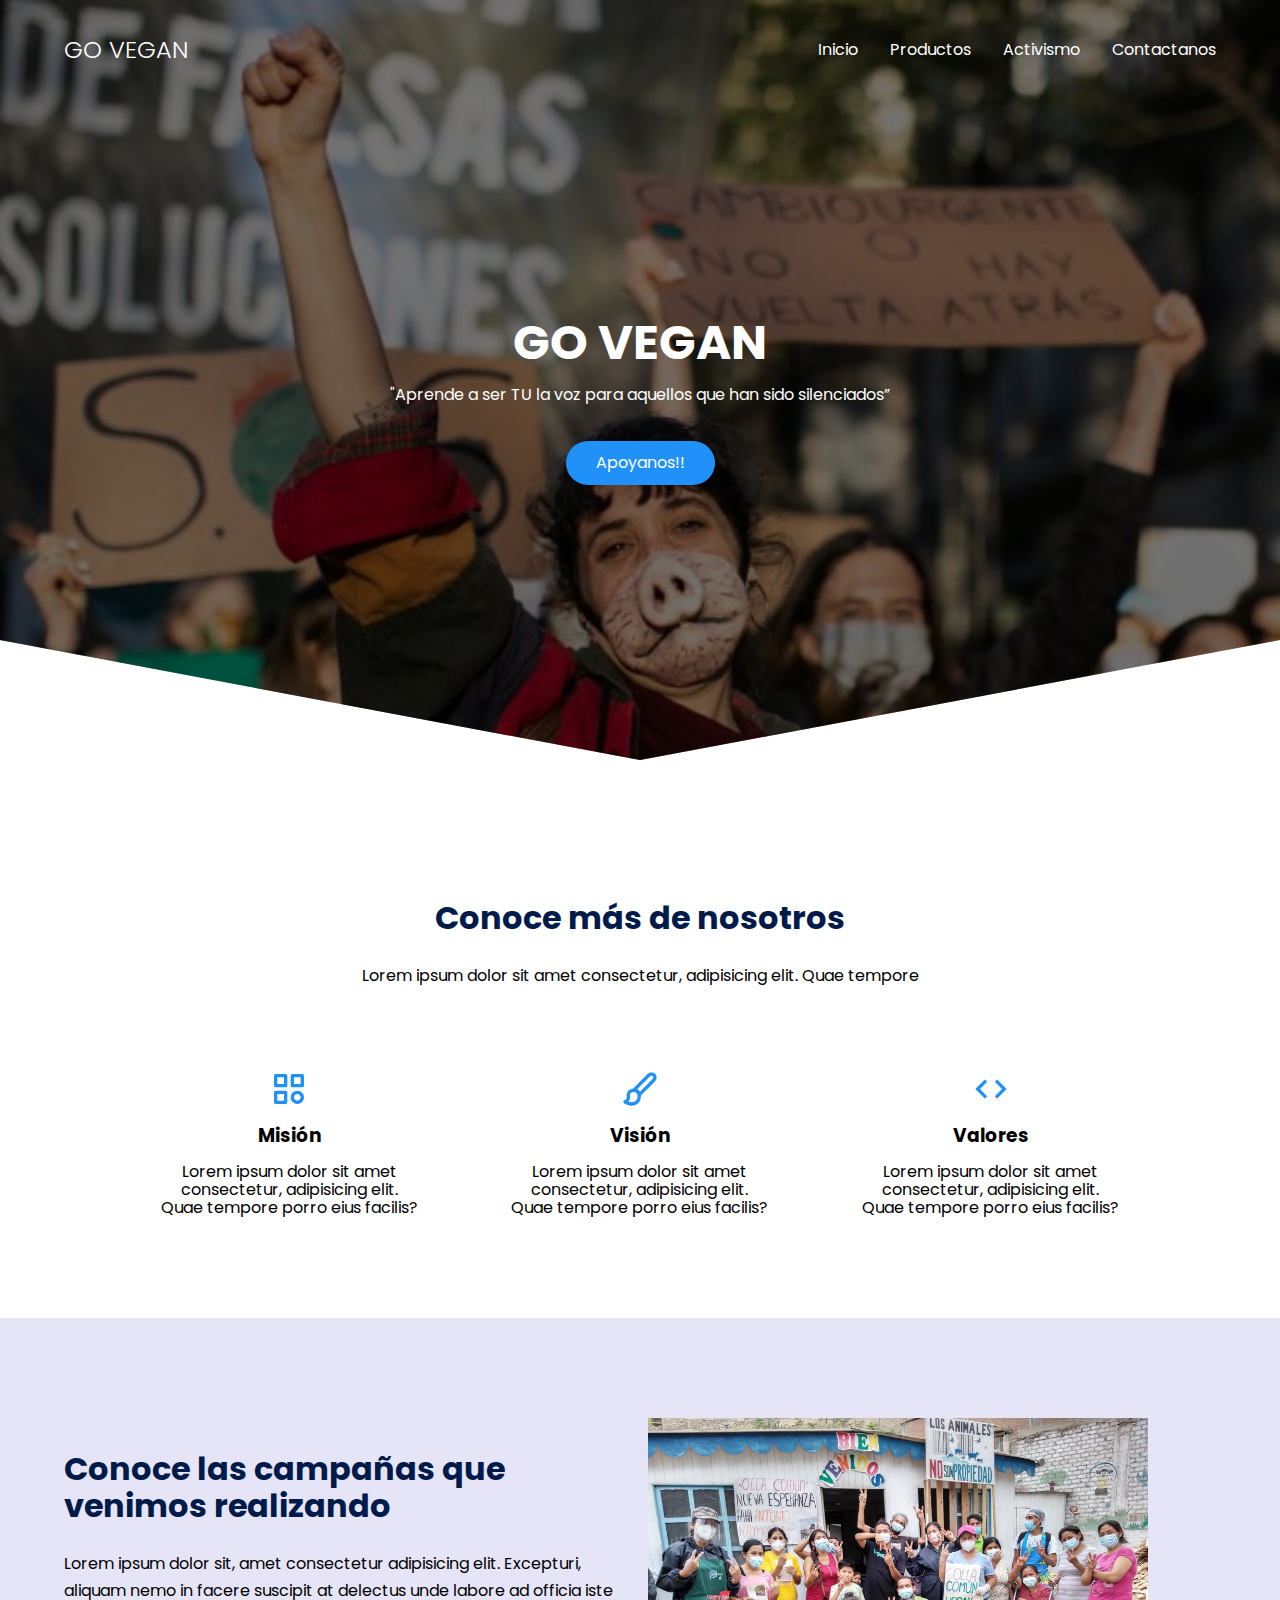
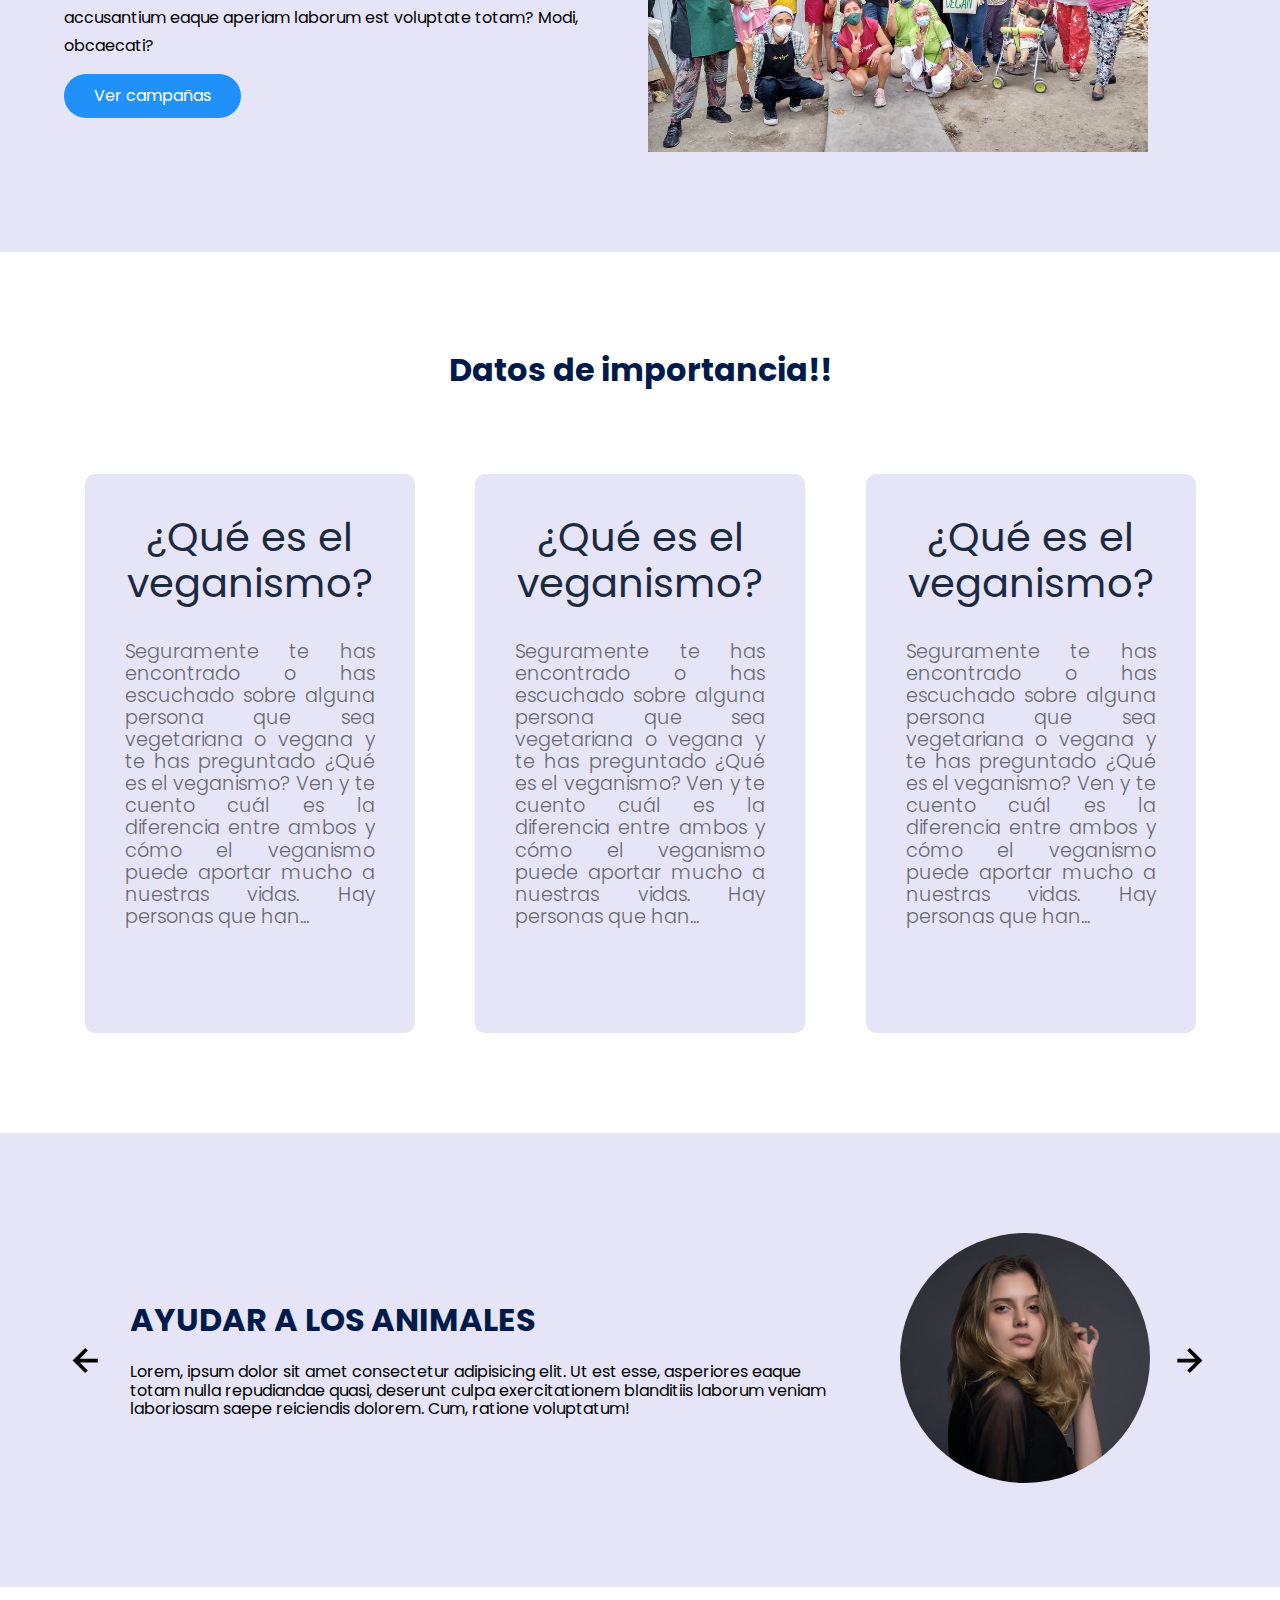
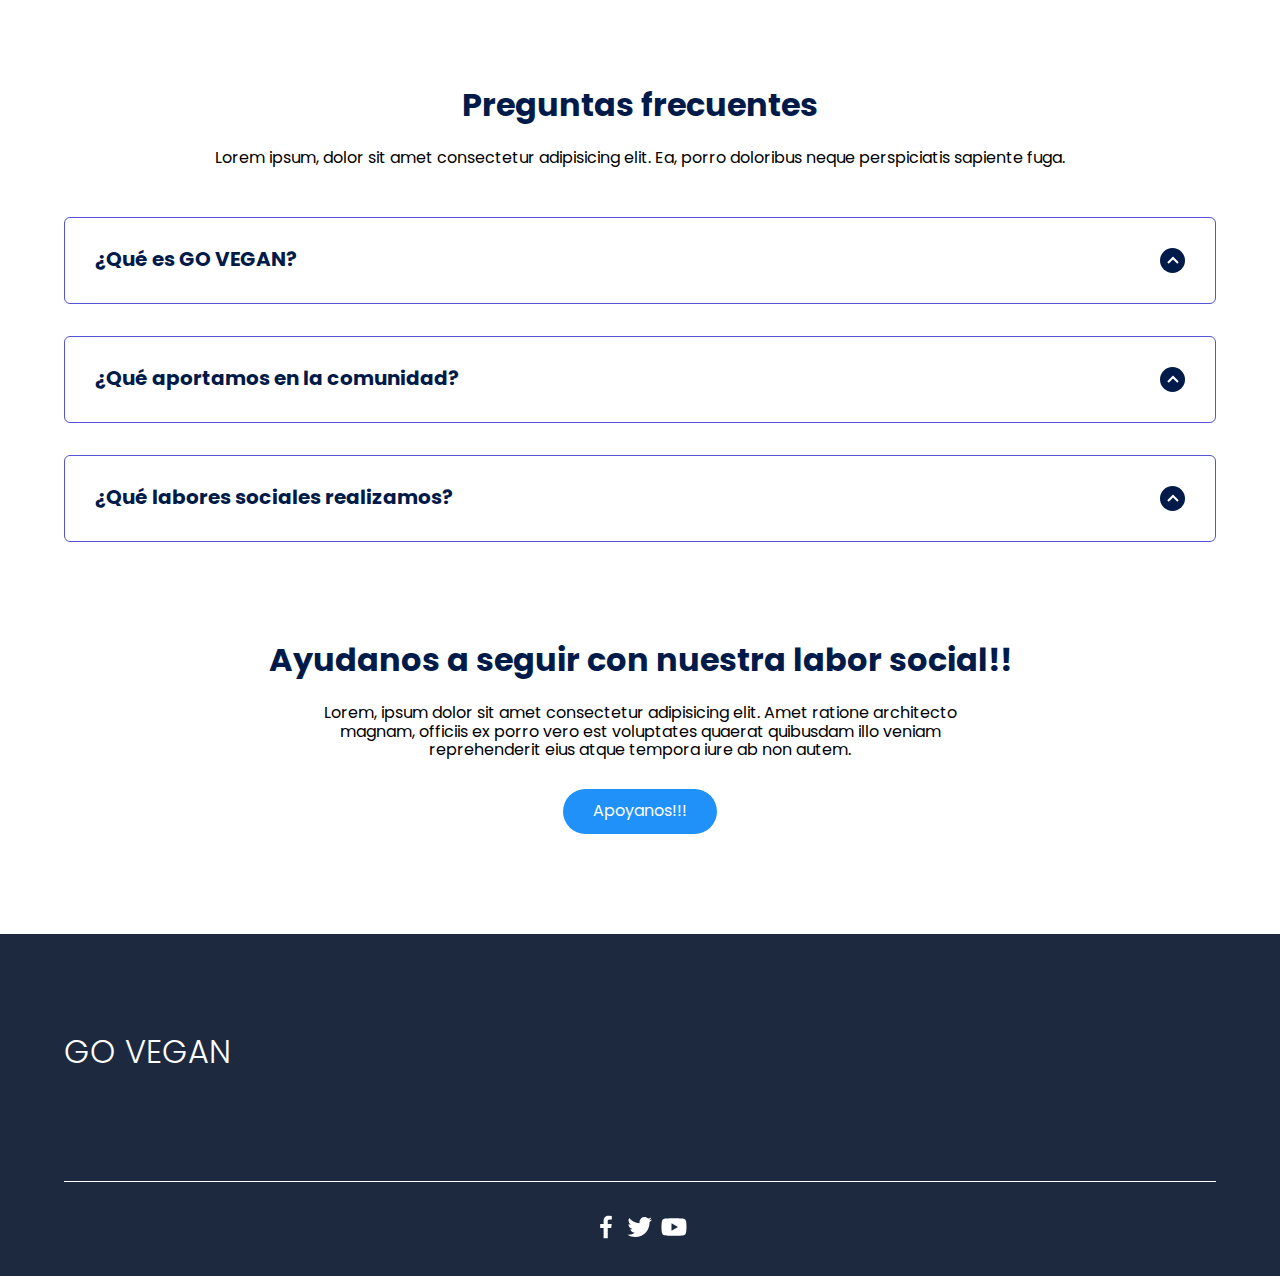
==== index.html @ ee73c47f "first commit" ====
<!DOCTYPE html>
<html lang="es">

<head>
    <meta charset="UTF-8">
    <meta http-equiv="X-UA-Compatible" content="IE=edge">
    <meta name="viewport" content="width=device-width, initial-scale=1.0">
    <title>GO VEGAN</title>
    <link rel="shortcut icon" href="./images/favicon.png" type="image/x-icon">
    <link rel="stylesheet" href="./css/normalize.css">
    <link rel="stylesheet" href="./css/estilos.css">

</head>

<body>

    <header class="hero">
        <nav class="nav container">
            <div class="nav__logo">
                <h2 class="nav__title">GO VEGAN</h2>
            </div>

            <ul class="nav__link nav__link--menu">
                <li class="nav__items">
                    <a href="#" class="nav__links">Inicio</a>
                </li>
                <li class="nav__items">
                    <a href="#" class="nav__links">Productos</a>
                </li>
                <li class="nav__items">
                    <a href="#" class="nav__links">Activismo</a>
                </li>
                <li class="nav__items">
                    <a href="#" class="nav__links">Contactanos</a>
                </li>

                <img src="./images/close.svg" class="nav__close">
            </ul>

            <div class="nav__menu">
                <img src="./images/menu.svg" class="nav__img">
            </div>
        </nav>

        <section class="hero__container container">
            <h1 class="hero__title">GO VEGAN</h1>
            <p class="hero__paragraph">"Aprende a ser TU la voz para aquellos que han sido silenciados”</p>
            <a href="apoyanos.html" class="cta">Apoyanos!!</a>
        </section>
    </header>

    <main>
        <section class="container about">
            <h2 class="subtitle">Conoce más de nosotros</h2>
            <p class="about__paragraph">Lorem ipsum dolor sit amet consectetur, adipisicing elit. Quae tempore</p>

            <div class="about__main">
                <article class="about__icons">
                    <img src="./images/shapes.svg" class="about__icon">
                    <h3 class="about__title">Misión</h3>
                    <p class="about__paragrah">Lorem ipsum dolor sit amet consectetur, adipisicing elit. Quae tempore
                        porro eius facilis?</p>
                </article>

                <article class="about__icons">
                    <img src="./images/paint.svg" class="about__icon">
                    <h3 class="about__title">Visión</h3>
                    <p class="about__paragrah">Lorem ipsum dolor sit amet consectetur, adipisicing elit. Quae tempore
                        porro eius facilis?</p>
                </article>

                <article class="about__icons">
                    <img src="./images/code.svg" class="about__icon">
                    <h3 class="about__title">Valores</h3>
                    <p class="about__paragrah">Lorem ipsum dolor sit amet consectetur, adipisicing elit. Quae tempore
                        porro eius facilis?</p>
                </article>
            </div>
        </section>

        <section class="knowledge">
            <div class="knowledge__container container">
                <div class="knowledege__texts">
                    <h2 class="subtitle">Conoce las campañas que venimos realizando</h2>
                    <p class="knowledge__paragraph">Lorem ipsum dolor sit, amet consectetur adipisicing elit. Excepturi,
                        aliquam nemo in facere suscipit at delectus unde labore ad officia iste accusantium eaque
                        aperiam laborum est voluptate totam? Modi, obcaecati?</p>
                    <a href="#" class="cta">Ver campañas</a>
                </div>

                <figure class="knowledge__picture">
                    <img src="./images/campaña5.png" class="knowledge__img">
                </figure>
            </div>
        </section>

        <section class="price container">
            <h2 class="subtitle">Datos de importancia!!</h2>

            <div class="price__table">
                <div class="price__element">
                    <p class="price__price">¿Qué es el veganismo?</p>
                    
                    <div class="price__items">
                        <p class="price__name">Seguramente te has encontrado o has escuchado sobre alguna persona que sea vegetariana o vegana y te has preguntado ¿Qué es el veganismo? Ven y te cuento cuál es la diferencia entre ambos y cómo el veganismo puede aportar mucho a nuestras vidas. Hay personas que han...</p>
                    </div>
                </div>

                <div class="price__element">
                    <p class="price__price">¿Qué es el veganismo?</p>
                    
                    <div class="price__items">
                        <p class="price__name">Seguramente te has encontrado o has escuchado sobre alguna persona que sea vegetariana o vegana y te has preguntado ¿Qué es el veganismo? Ven y te cuento cuál es la diferencia entre ambos y cómo el veganismo puede aportar mucho a nuestras vidas. Hay personas que han...</p>
                    </div>
                </div>
                <div class="price__element">
                    <p class="price__price">¿Qué es el veganismo?</p>
                    
                    <div class="price__items">
                        <p class="price__name">Seguramente te has encontrado o has escuchado sobre alguna persona que sea vegetariana o vegana y te has preguntado ¿Qué es el veganismo? Ven y te cuento cuál es la diferencia entre ambos y cómo el veganismo puede aportar mucho a nuestras vidas. Hay personas que han...</p>
                    </div>
                </div>



            </div>
        </section>

        <section class="testimony">
            <div class="testimony__container container">
                <img src="./images/leftarrow.svg" class="testimony__arrow" id="before">

                <section class="testimony__body testimony__body--show" data-id="1">
                    <div class="testimony__texts">
                        <h2 class="subtitle">AYUDAR A LOS ANIMALES </h2>
                        <p class="testimony__review">Lorem, ipsum dolor sit amet consectetur adipisicing elit. Ut est
                            esse, asperiores eaque totam nulla repudiandae quasi, deserunt culpa exercitationem
                            blanditiis laborum veniam laboriosam saepe reiciendis dolorem. Cum, ratione voluptatum!</p>
                    </div>

                    <figure class="testimony__picture">
                        <img src="./images/face.jpg" class="testimony__img">
                    </figure>
                </section>

                <section class="testimony__body" data-id="2">
                    <div class="testimony__texts">
                        <h2 class="subtitle">MANTENER INFORMADA A LA COMUNIDAD </h2>
                        <p class="testimony__review">Lorem, ipsum dolor sit amet consectetur adipisicing elit. Ut est
                            esse, asperiores eaque laborum veniam laboriosam saepe reiciendis dolorem. Cum, ratione
                            voluptatum!</p>
                    </div>

                    <figure class="testimony__picture">
                        <img src="./images/face2.jpg" class="testimony__img">
                    </figure>
                </section>

                <section class="testimony__body" data-id="3">
                    <div class="testimony__texts">
                        <h2 class="subtitle">GUIAR A LOS NUEVOS VEGANS </h2>
                        <p class="testimony__review">Lorem, ipsum dolor sit amet consectetur adipisicing elit. Ut est
                            esse, niam laboriosam saepe reiciendis dolorem. Cum, ratione voluptatum!</p>
                    </div>

                    <figure class="testimony__picture">
                        <img src="./images/face3.jpg" class="testimony__img">
                    </figure>
                </section>

                <section class="testimony__body" data-id="4">
                    <div class="testimony__texts">
                        <h2 class="subtitle">APOYAR NEGOCIOS VEGANOS </h2>
                        <p class="testimony__review">Lorem, ipsum dolor sit amet consectetur adipisicing elit. Ut est
                            esse, niam laboriosam saepe reiciendis dolorem. Cum, ratione voluptatum!</p>
                    </div>

                    <figure class="testimony__picture">
                        <img src="./images/face4.jpg" class="testimony__img">
                    </figure>
                </section>


                <img src="./images/rightarrow.svg" class="testimony__arrow" id="next">
            </div>
        </section>

        <section class="questions container">
            <h2 class="subtitle">Preguntas frecuentes</h2>
            <p class="questions__paragraph">Lorem ipsum, dolor sit amet consectetur adipisicing elit. Ea, porro
                doloribus neque perspiciatis sapiente fuga.</p>

            <section class="questions__container">
                <article class="questions__padding">
                    <div class="questions__answer">
                        <h3 class="questions__title">¿Qué es GO VEGAN?
                            <span class="questions__arrow">
                                <img src="./images/arrow.svg" class="questions__img">
                            </span>
                        </h3>

                        <p class="questions__show">Lorem ipsum, dolor sit amet consectetur adipisicing elit. Quos
                            facere, quidem eum id excepturi assumenda explicabo nam accusamus veritatis voluptates
                            eveniet adipisci, dicta nihil nemo modi possimus officiis quam atque? Lorem ipsum, dolor sit
                            amet consectetur adipisicing elit. Quos facere, quidem eum id excepturi assumenda explicabo
                            nam accusamus veritatis voluptates eveniet adipisci, dicta nihil nemo modi possimus officiis
                            quam atque?</p>
                    </div>
                </article>

                <article class="questions__padding">
                    <div class="questions__answer">
                        <h3 class="questions__title">¿Qué aportamos en la comunidad?
                            <span class="questions__arrow">
                                <img src="./images/arrow.svg" class="questions__img">
                            </span>
                        </h3>

                        <p class="questions__show">Lorem ipsum, dolor sit amet consectetur adipisicing elit. Quos
                            facere, quidem eum id excepturi assumenda explicabo nam accusamus veritatis voluptates
                            eveniet adipisci, dicta nihil nemo modi possimus officiis quam atque? Lorem ipsum, dolor sit
                            amet consectetur adipisicing elit. Quos facere, quidem eum id excepturi assumenda explicabo
                            nam accusamus veritatis voluptates eveniet adipisci, dicta nihil nemo modi possimus officiis
                            quam atque?</p>
                    </div>
                </article>

                <article class="questions__padding">
                    <div class="questions__answer">
                        <h3 class="questions__title">¿Qué labores sociales realizamos?
                            <span class="questions__arrow">
                                <img src="./images/arrow.svg" class="questions__img">
                            </span>
                        </h3>

                        <p class="questions__show">Lorem ipsum, dolor sit amet consectetur adipisicing elit. Quos
                            facere, quidem eum id excepturi assumenda explicabo nam accusamus veritatis voluptates
                            eveniet adipisci, dicta nihil nemo modi possimus officiis quam atque? Lorem ipsum, dolor sit
                            amet consectetur adipisicing elit. Quos facere, quidem eum id excepturi assumenda explicabo
                            nam accusamus veritatis voluptates eveniet adipisci, dicta nihil nemo modi possimus officiis
                            quam atque?</p>
                    </div>
                </article>
            </section>

            <section class="questions__offer">
                <h2 class="subtitle">Ayudanos a seguir con nuestra labor social!!</h2>
                <p class="questions__copy">Lorem, ipsum dolor sit amet consectetur adipisicing elit. Amet ratione
                    architecto magnam, officiis ex porro vero est voluptates quaerat quibusdam illo veniam reprehenderit
                    eius atque tempora iure ab non autem.</p>
                <a href="#" class="cta">Apoyanos!!!</a>
            </section>
        </section>
    </main>

    <footer class="footer">
        <section class="footer__container container">
            <nav class="nav nav--footer">
                <h2 class="footer__title">GO VEGAN</h2>

            </nav>
        </section>

        <section class="footer__copy container">
            <div class="footer__social">
                <a href="#" class="footer__icons"><img src="./images/facebook.svg" class="footer__img"></a>
                <a href="#" class="footer__icons"><img src="./images/twitter.svg" class="footer__img"></a>
                <a href="#" class="footer__icons"><img src="./images/youtube.svg" class="footer__img"></a>
            </div>
        </section>
    </footer>

    <script src="./js/slider.js"></script>
    <script src="./js/questions.js"></script>
    <script src="./js/menu.js"></script>
</body>

</html>
---- css/estilos.css ----
@import url('https://fonts.googleapis.com/css2?family=Poppins:wght@300;400;600;700&display=swap');

:root {
    --padding-container: 100px 0;
    --color-title: #001A49;
}

body {
    font-family: 'Poppins', sans-serif;
}

.container {
    width: 90%;
    max-width: 1200px;
    margin: 0 auto;
    overflow: hidden;
    padding: var(--padding-container);
}

.hero {
    width: 100%;
    height: 100vh;
    min-height: 600px;
    max-height: 800px;
    position: relative;
    display: grid;
    grid-template-rows: 100px 1fr;
    color: #fff;
}

.hero::before {
    content: "";
    position: absolute;
    top: 0;
    left: 0;
    width: 100%;
    height: 100%;
    background-image: linear-gradient(180deg, #0000008c 0%, #0000008c 100%), url('../images/portadaVegana.png');
    background-size: cover;
    clip-path: polygon(0 0, 100% 0, 100% 80%, 50% 95%, 0 80%);
    z-index: -1;
}


/* Nav */

.nav {
    --padding-container: 0;
    height: 100%;
    display: flex;
    align-items: center;
}

.nav__title {
    font-weight: 300;
}

.nav__link {
    margin-left: auto;
    padding: 0;
    display: grid;
    grid-auto-flow: column;
    grid-auto-columns: max-content;
    gap: 2em;
}

.nav__items {
    list-style: none;
}

.nav__links {
    color: #fff;
    text-decoration: none;
}

.nav__menu {
    margin-left: auto;
    cursor: pointer;
    display: none;
}

.nav__img {
    display: block;
    width: 30px;
}


.nav__close {
    display: var(--show, none);
}


.img_medios_pago{
    width: 50%;
    height: 50%;
    margin-top: 3px;
}
.pagos{
    margin-left: 29px;
    margin: 23px;
}

/* Hero container */

.hero__container {
    max-width: 800px;
    --padding-container: 0;
    display: grid;
    grid-auto-rows: max-content;
    align-content: center;
    gap: 1em;
    padding-bottom: 100px;
    text-align: center;
}

.hero__title {
    font-size: 3rem;
}

.hero__paragraph {
    margin-bottom: 20px;
}

.cta {
    display: inline-block;
    background-color: #2091F9;
    justify-self: center;
    color: #fff;
    text-decoration: none;
    padding: 13px 30px;
    border-radius: 32px;
}

/* About */

.about {
    text-align: center;
}

.subtitle {
    color: var(--color-title);
    font-size: 2rem;
    margin-bottom: 25px;
}


.about__paragraph {
    line-height: 1.7;
}

.about__main {
    padding-top: 80px;
    display: grid;
    width: 90%;
    margin: 0 auto;
    gap: 1em;
    overflow: hidden;
    grid-template-columns: repeat(auto-fit, minmax(260px, auto));
}


.about__icons {
    display: grid;
    gap: 1em;
    justify-items: center;
    width: 260px;
    overflow: hidden;
    margin: 0 auto;
}

.about__icon {
    width: 40px;
}

/* Knowledge */

.knowledge {
    background-color: #e5e5f7;
    background-image: radial-gradient(#444cf7 0.5px, transparent 0.5px), radial-gradient(#444cf7 0.5px, #e5e5f7 0.5px);
    background-size: 20px 20px;
    background-position: 0 0, 10px 10px;
    overflow: hidden;
}

.knowledge__container{
    display: grid;
    grid-template-columns: 1fr 1fr;
    gap: 1em;
    align-items: center;
}

.knowledge__picture{
    max-width: 500px;
}

.knowledge__paragraph{
    line-height: 1.7;
    margin-bottom: 15px;
}

.knowledge__img{
    width: 100%;
    display: block;
}

/* price */

.price{
    text-align: center;
}

.price__table{
    padding-top: 60px;
    display: flex;
    flex-wrap: wrap;
    gap: 2.5em;
    justify-content: space-evenly;
    align-items: center;
}

.price__element{
    background-color: #e5e5f7;
    text-align: center;
    border-radius: 10px;
    width: 330px;
    padding: 40px;
    --color-plan: #696871;
    --color-price: #1D293F;
    --bg-cta: #fff;
    --color-cta: #5454D4;
    --color-items: #696871;
}

.price__element--best{
    width: 370px;
    padding: 60px 40px;
    background-color: #FF7143;
    --color-plan: rgb(255 255 255 / 75%);
    --color-price: #fff;
    --bg-cta: #9F3919;
    --color-cta: #FFF;
    --color-items: #fff;
}


.price__name{
    color: var(--color-plan);
    margin-bottom: 15px;
    font-weight: 300;
}

.price__price{
    font-size: 2.5rem;
    color: var(--color-price);
}

.price__items{
    margin-top: 35px;
    display: grid;
    gap: 1em;
    font-weight: 300;
    font-size: 1.2rem;
    margin-bottom: 50px;
    color: var(--color-items);
    text-align: justify;
}

.price__cta{
    display: block;
    padding: 20px 0;
    border-radius: 10px;
    text-decoration: none;
    background-color: var(--bg-cta);
    font-weight: 600;
    color: var(--color-cta);
    box-shadow: 0 0 1px rgba(0, 0, 0, .5);
}

/* Testimony */

.testimony{
    background-color: #e5e5f7;
}

.testimony__container{
    display: grid;
    grid-template-columns: 50px 1fr 50px;
    gap: 1em;
    align-items: center;
}

.testimony__body{
    display: grid;
    grid-template-columns: 1fr max-content;
    justify-content: space-between;
    align-items: center;
    gap: 2em;
    grid-column: 2/3;
    grid-row: 1/2;
    opacity: 0;
    pointer-events: none;
}


.testimony__body--show{
    pointer-events: unset;
    opacity: 1;
    transition: opacity 1.5s ease-in-out;
}

.testimony__img{
    width: 250px;
    height: 250px;
    border-radius: 50%;
    object-fit: cover;
    object-position: 50% 30%;
}

.testimony__texts{
    max-width: 700px;
}

.testimony__course{
    background-color: royalblue;
    color: #fff;
    display: inline-block;
    padding: 5px;
}

.testimony__arrow{
    width: 90%;
    cursor: pointer;
}

/* Questions */

.questions{
    text-align: center;
}

.questions__container{
    display: grid;
    gap: 2em;
    padding-top: 50px;
    padding-bottom: 100px;
}

.questions__padding{
    padding: 0;
    transition: padding .3s;
    border: 1px solid #5454D4;
    border-radius: 6px;
}

.questions__padding--add{
    padding-bottom: 30px;
}

.questions__answer{
    padding: 0 30px 0;
    overflow: hidden;
}

.questions__title{
    text-align: left;
    display: flex;
    font-size: 20px;
    padding: 30px 0 30px;
    cursor: pointer;
    color: var(--color-title);
    justify-content: space-between;
}

.questions__arrow{
    border-radius: 50%;
    background-color: var(--color-title);
    width: 25px;
    height: 25px;
    display: flex;
    justify-content: center;
    align-items: center;
    align-self: flex-end;
    margin-left: 10px;
    transition:  transform .3s;
}

.questions__arrow--rotate{
    transform: rotate(180deg);
}

.questions__show{
    text-align: left;
    height: 0;
    transition: height .3s;
}

.questions__img{
    display: block;
}

.questions__copy{
    width: 60%;
    margin: 0 auto;
    margin-bottom: 30px;
}

/* Footer */

.footer{
    background-color: #1D293F;
}

.footer__title{
    font-weight: 300;
    font-size: 2rem;
    margin-bottom: 30px;
}

.footer__title, .footer__newsletter{
    color: #fff;
}


.footer__container{
    display: flex;
    justify-content: space-between;
    align-items: center;
    border-bottom: 1px solid #fff;
    padding-bottom: 60px;
}

.nav--footer{
    padding-bottom: 20px;
    display: grid;
    gap: 1em;
    grid-auto-flow: row;
    height: 100%;
}

.nav__link--footer{
    display: flex;
    margin: 0;
    margin-right: 20px;
    flex-wrap: wrap;
}

.footer__inputs{
    margin-top: 10px;
    display: flex;
    overflow: hidden;
}

.footer__input{
    background-color: #fff;
    height: 50px;
    display: block;
    padding-left: 10px;
    border-radius: 6px;
    font-size: 1rem;
    outline: none;
    border: none;
    margin-right: 16px;
}

.footer__submit{
    margin-left: auto;
    display: inline-block;
    height: 50px;
    padding: 0 20px ;
    background-color: #2091F9;
    border: none;
    font-size: 1rem;
    color: #fff;
    border-radius: 6px;
    cursor: pointer;
}

.footer__copy{
    --padding-container: 30px 0;
    text-align: center;
    color: #fff;
}

.footer__copyright{
    font-weight: 300;
}

.footer__icons{
    margin-bottom: 10px;
}

.footer__img{
    width: 30px;
}

/* Media queries */

@media (max-width:800px){
    .nav__menu{
        display: block;
    }

    .nav__link--menu{
        position: fixed;
        background-color: #000;
        top: 0;
        left: 0;
        height: 100%;
        width: 100%;
        display: flex;
        flex-direction: column;
        justify-content: space-evenly;
        align-items: center;
        z-index: 100;
        opacity: 0;
        pointer-events: none;
        transition: .7s opacity;
    }

    .nav__link--show{
        --show: block;
        opacity:1 ;
        pointer-events: unset;
    }

    .nav__close{
        position: absolute;
        top: 30px;
        right: 30px;
        width: 30px;
        cursor: pointer;
    }

    .hero__title{
        font-size: 2.5rem;
    }


    .about__main{
        gap: 2em;
    }

    .about__icons:last-of-type{
        grid-column: 1/-1;
    }


    .knowledge__container{
        grid-template-columns: 1fr;
        grid-template-rows: max-content 1fr;
        gap: 3em;
        text-align: center;
    }

    .knowledge__picture{
        grid-row: 1/2;
        justify-self: center;
    }

    .testimony__container{
        grid-template-columns: 30px 1fr 30px;
    }

    .testimony__body{
        grid-template-columns: 1fr;
        grid-template-rows: max-content max-content;
        gap: 3em;
        justify-items:center ;
    }


    .testimony__img{
        width: 200px;
        height: 200px;
        
    }

    .questions__copy{
        width: 100%;
    }

    .footer__container{
        flex-wrap: wrap;
    }

    .nav--footer{
        width: 100%;
        justify-items: center;
    }

    .nav__link--footer{
        width: 100%;
        justify-content: space-evenly;
        margin: 0;
    }

    .footer__form{
        width: 100%;
        justify-content: space-evenly;
    }

    .footer__input{
        flex: 1;
    }

}

@media (max-width:600px){
    .hero__title{
        font-size: 2rem;
    }

    .hero__paragraph{
        font-size: 1rem;
    }

    .subtitle{
        font-size: 1.8rem;
    }

    .price__element{
        width: 90%;
    }

    .price__element--best{
        width: 90%;
        /* padding: 40px; */
    }

    .price__price{
        font-size: 2rem;
    }

    .testimony{
        --padding-container: 60px 0;
    }

    .testimony__container{
        grid-template-columns: 28px 1fr 28px;
        gap: .9em;
    }

    .testimony__arrow{
        width: 100%;
    }

    .testimony__course{
        margin-top: 15px;
    }

    .questions__title{
        font-size: 1rem;
    }

    .footer__title{
        justify-self: start;
        margin-bottom: 15px;
    }

    .nav--footer{
        padding-bottom: 60px;
    }

    .nav__link--footer{
        justify-content: space-between;
    }

    .footer__inputs{
        flex-wrap: wrap;
    }

    .footer__input{
        flex-basis: 100%;
        margin: 0;
        margin-bottom: 16px;
    }

    .footer__submit{
        margin-right: auto;
        margin-left: 0;
        

        /* 
        margin:0;
        width: 100%;
        */
    }
}
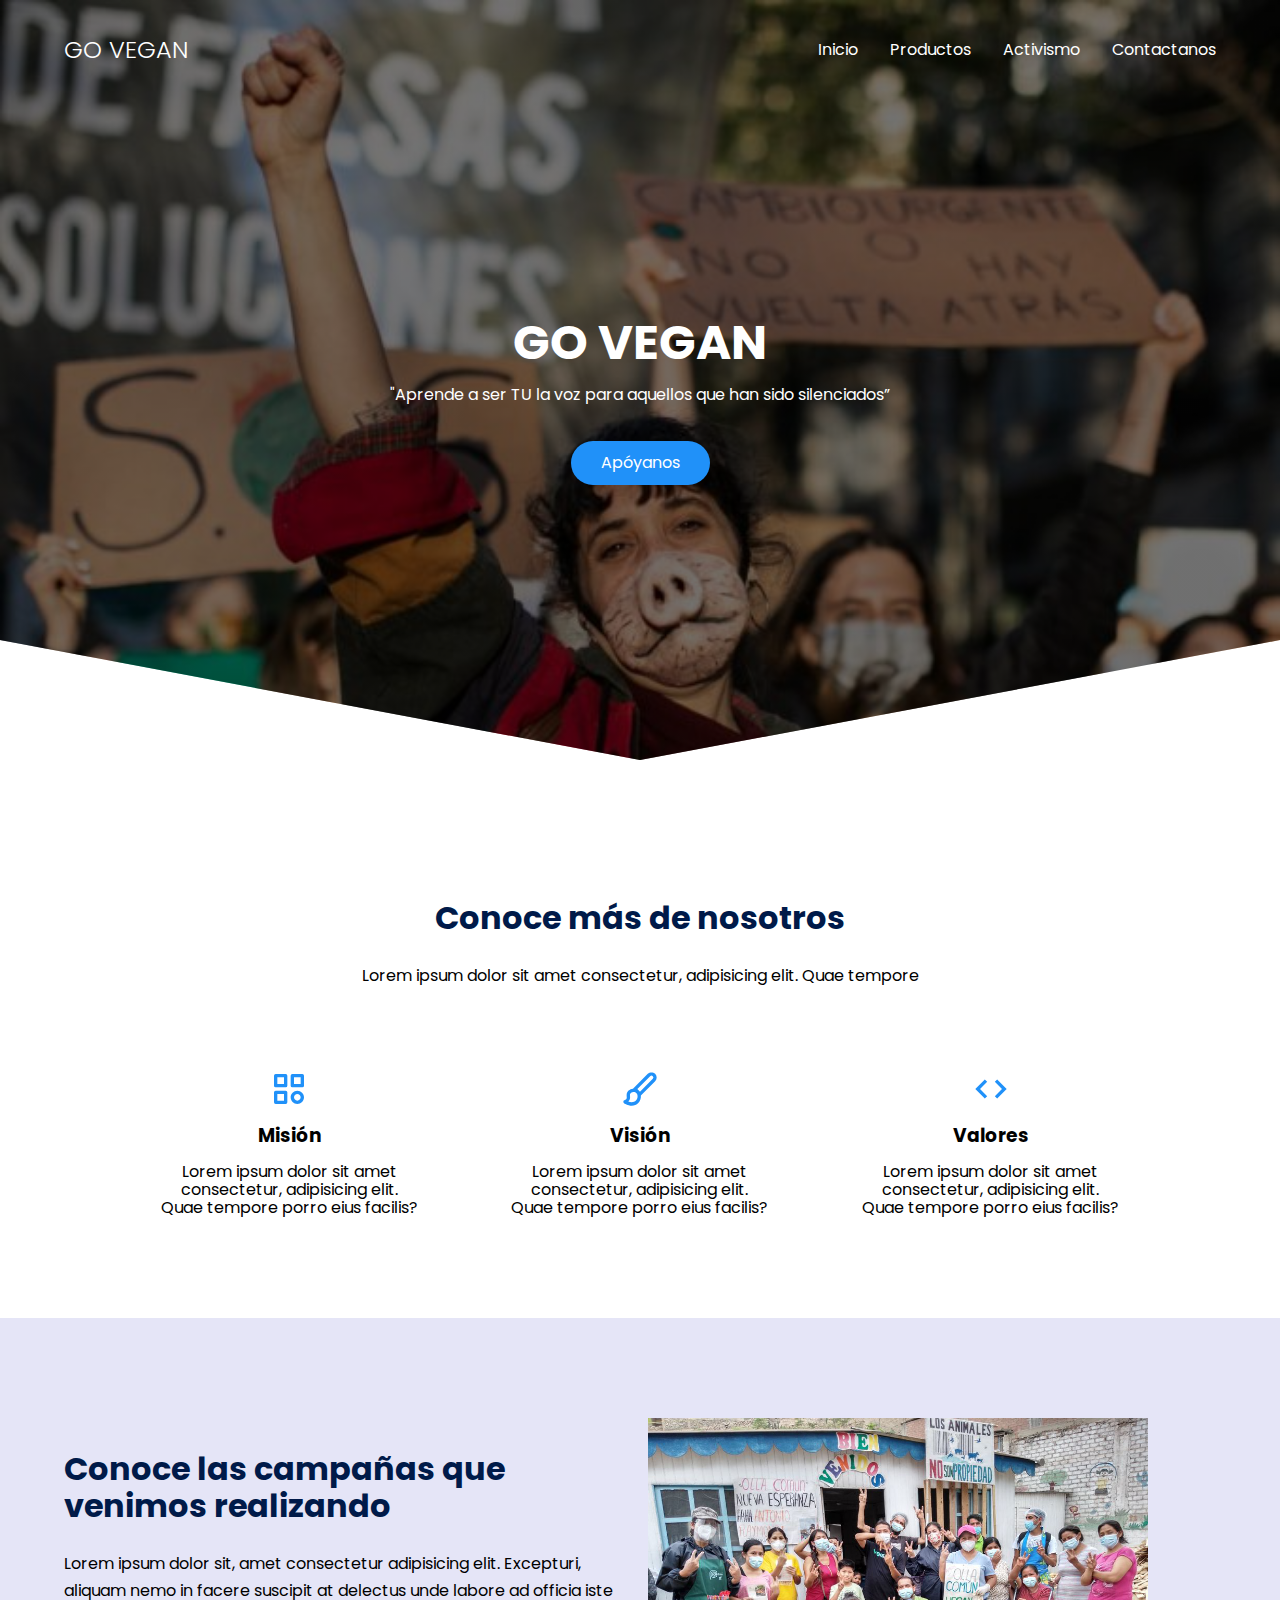
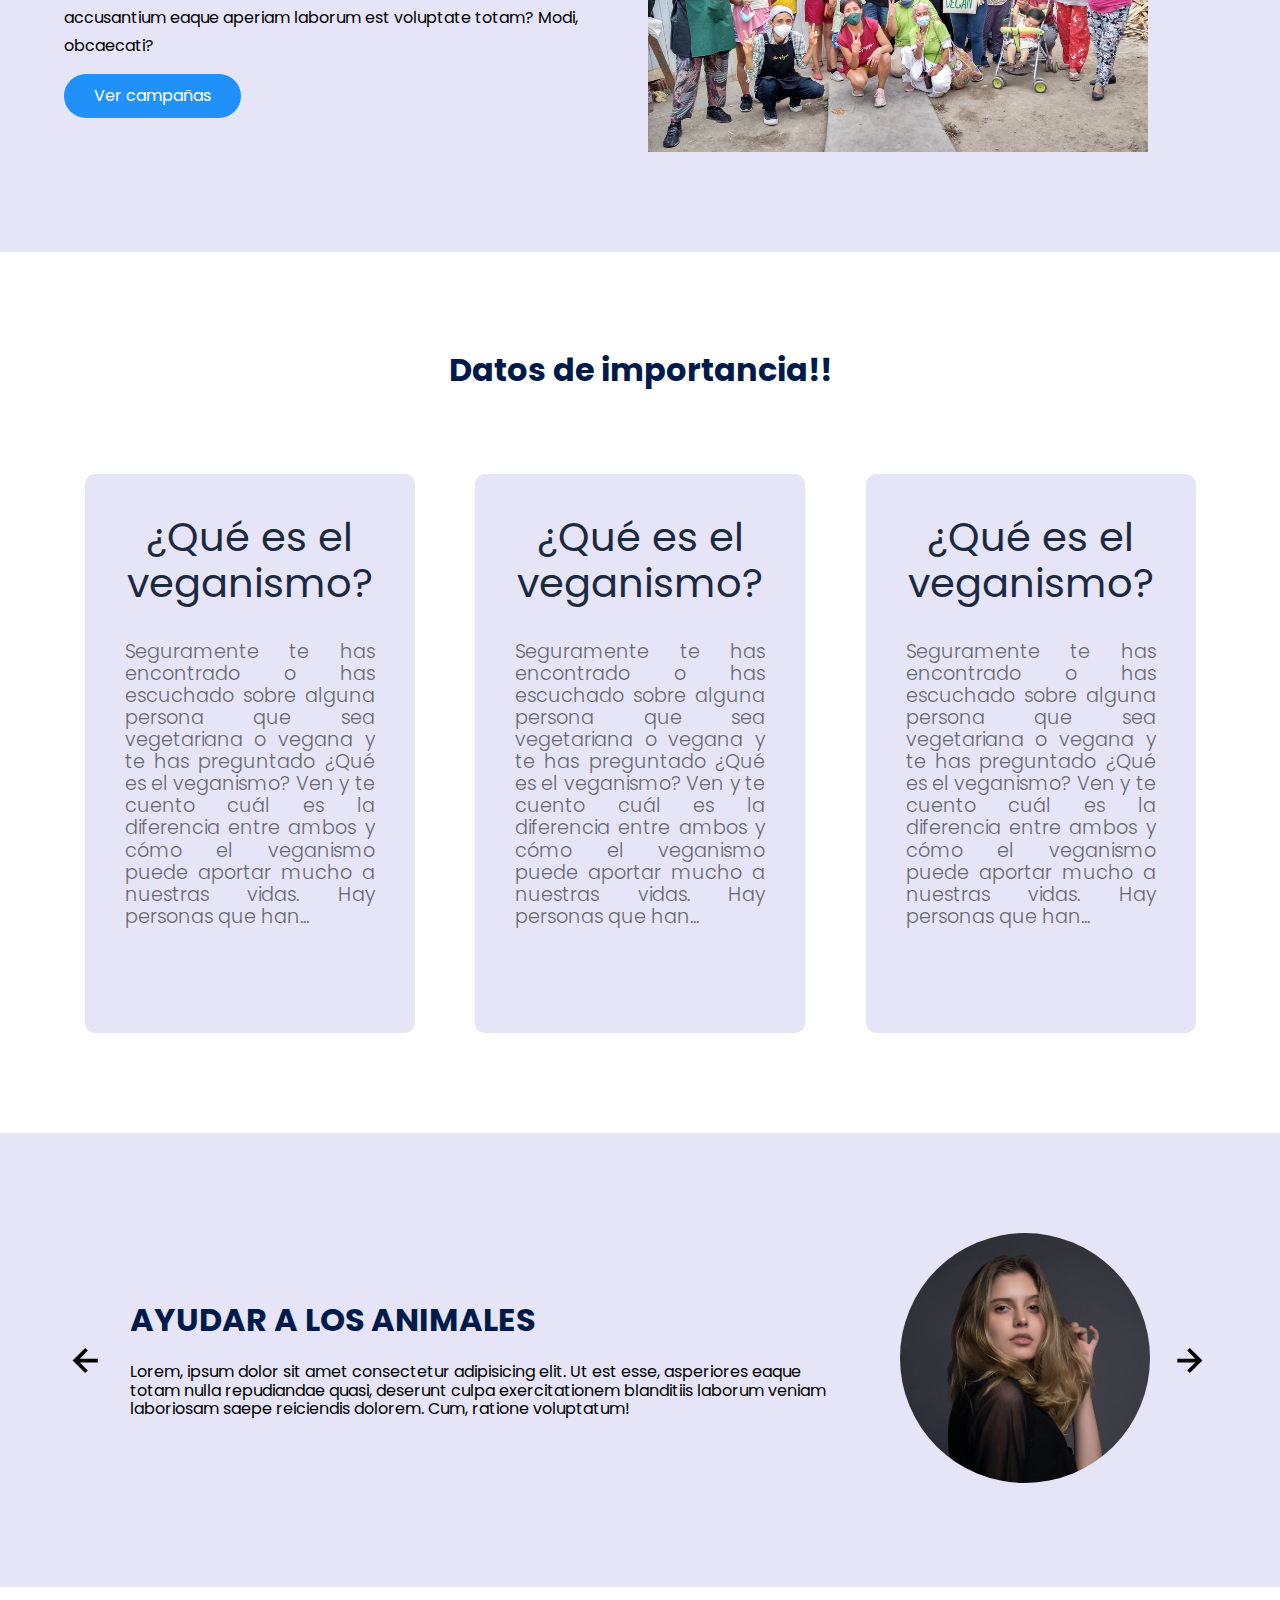
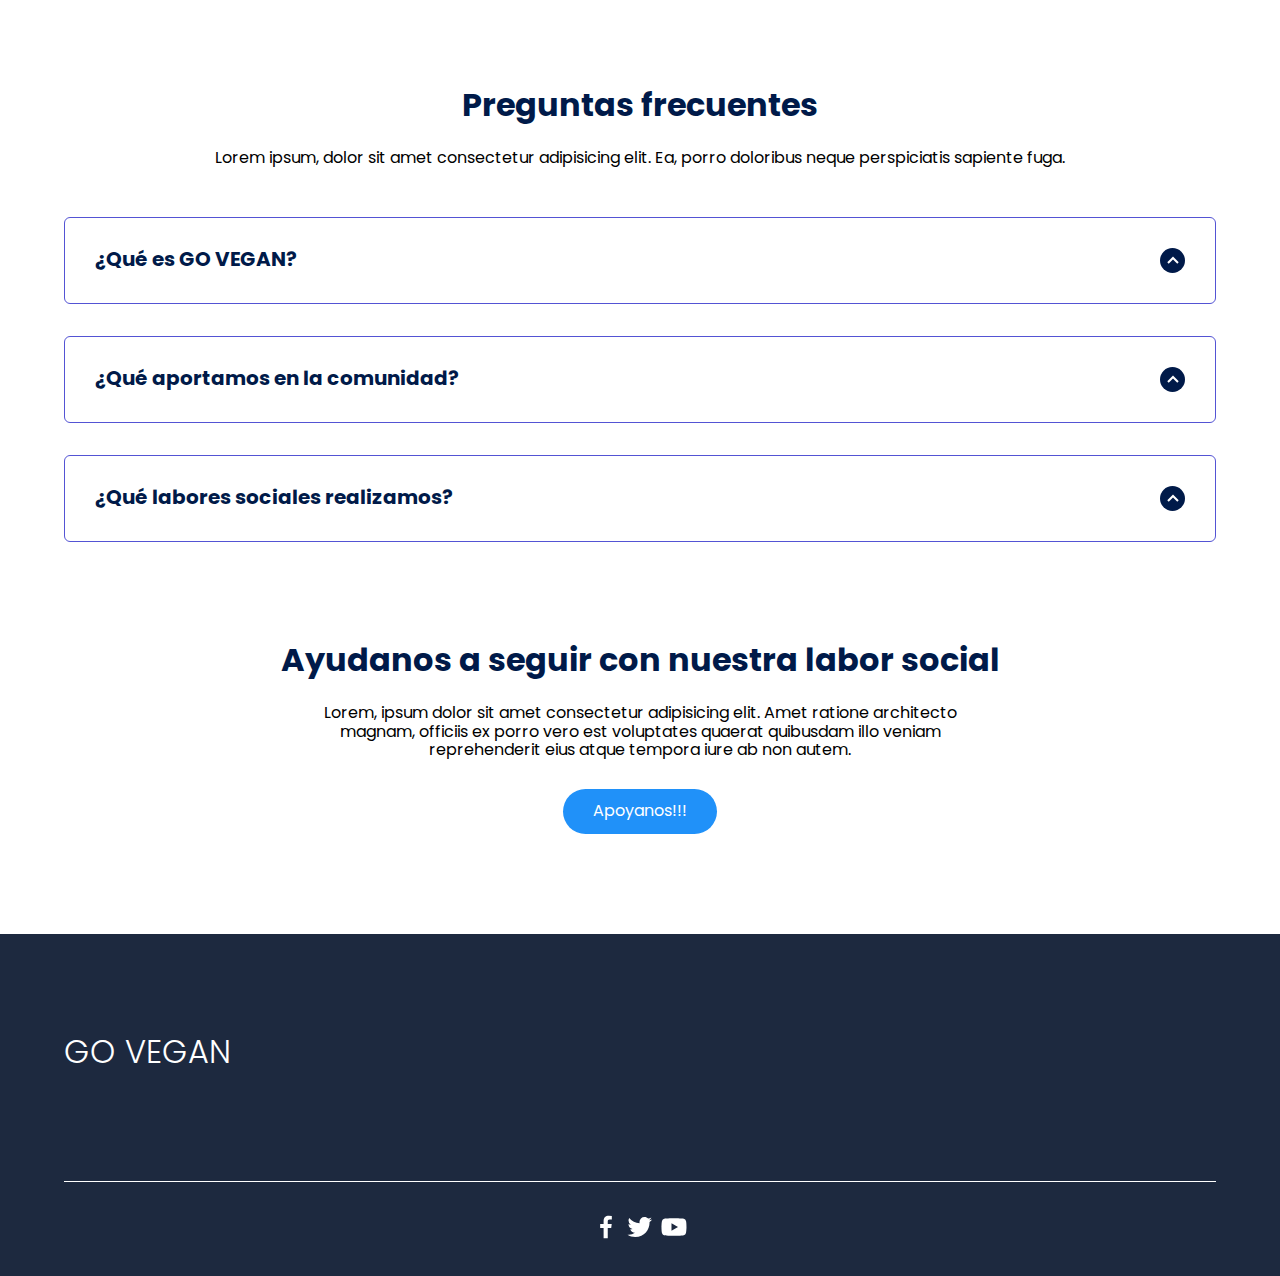
==== commit f8c81c7d: "cambios" ====
--- a/index.html
+++ b/index.html
@@ -22,30 +22,26 @@
 
             <ul class="nav__link nav__link--menu">
                 <li class="nav__items">
-                    <a href="#" class="nav__links">Inicio</a>
-                </li>
-                <li class="nav__items">
-                    <a href="#" class="nav__links">Productos</a>
-                </li>
-                <li class="nav__items">
-                    <a href="#" class="nav__links">Activismo</a>
-                </li>
-                <li class="nav__items">
-                    <a href="#" class="nav__links">Contactanos</a>
-                </li>
-
-                <img src="./images/close.svg" class="nav__close">
+                    <a href="index.html" class="nav__links">Inicio</a>
+                </li>
+                <li class="nav__items">
+                    <a href="productos.html" class="nav__links">Productos</a>
+                </li>
+                <li class="nav__items">
+                    <a href="activismo.html" class="nav__links">Activismo</a>
+                </li>
+                <li class="nav__items">
+                    <a href="contactanos.html" class="nav__links">Contactanos</a>
+                </li>
+
             </ul>
 
-            <div class="nav__menu">
-                <img src="./images/menu.svg" class="nav__img">
-            </div>
         </nav>
 
         <section class="hero__container container">
             <h1 class="hero__title">GO VEGAN</h1>
             <p class="hero__paragraph">"Aprende a ser TU la voz para aquellos que han sido silenciados”</p>
-            <a href="apoyanos.html" class="cta">Apoyanos!!</a>
+            <a href="apoyanos.html" class="cta">Apóyanos</a>
         </section>
     </header>
 
@@ -121,8 +117,6 @@
                     </div>
                 </div>
 
-
-
             </div>
         </section>
 
@@ -244,7 +238,7 @@
             </section>
 
             <section class="questions__offer">
-                <h2 class="subtitle">Ayudanos a seguir con nuestra labor social!!</h2>
+                <h2 class="subtitle">Ayudanos a seguir con nuestra labor social</h2>
                 <p class="questions__copy">Lorem, ipsum dolor sit amet consectetur adipisicing elit. Amet ratione
                     architecto magnam, officiis ex porro vero est voluptates quaerat quibusdam illo veniam reprehenderit
                     eius atque tempora iure ab non autem.</p>
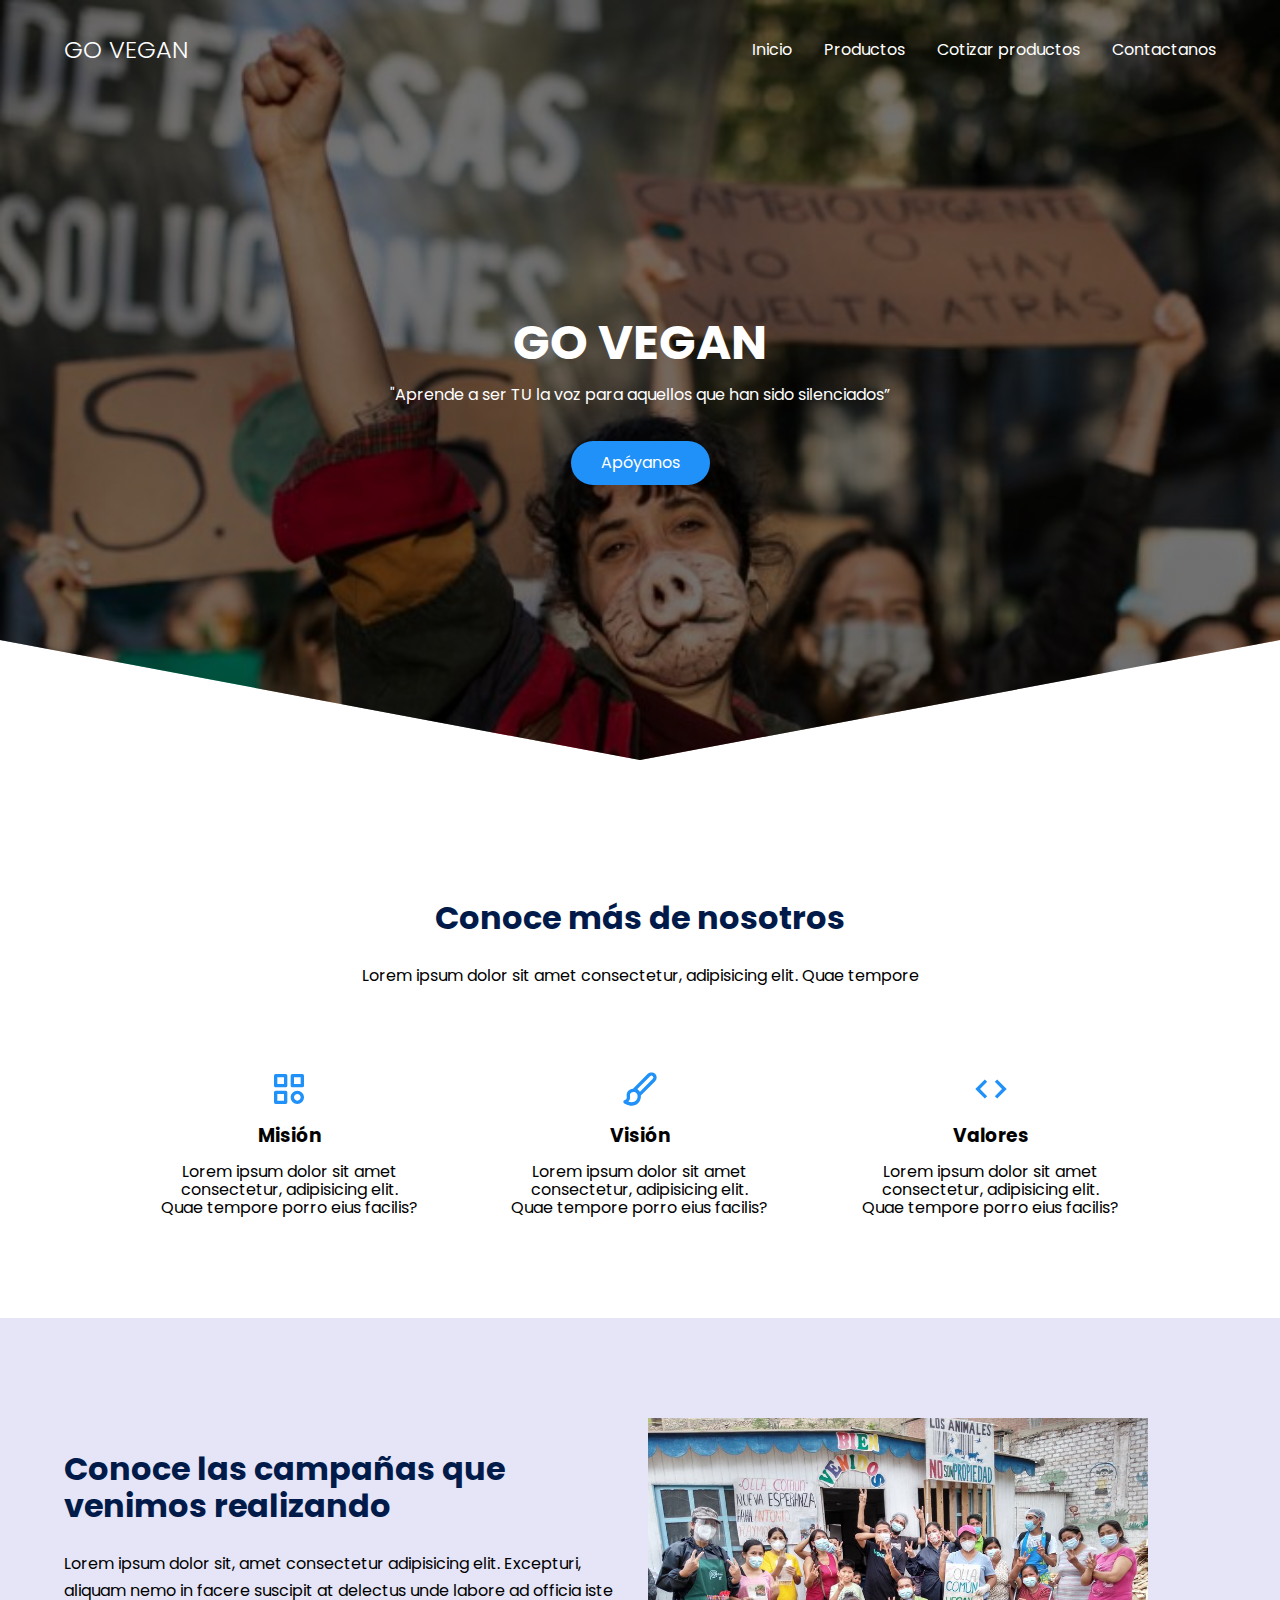
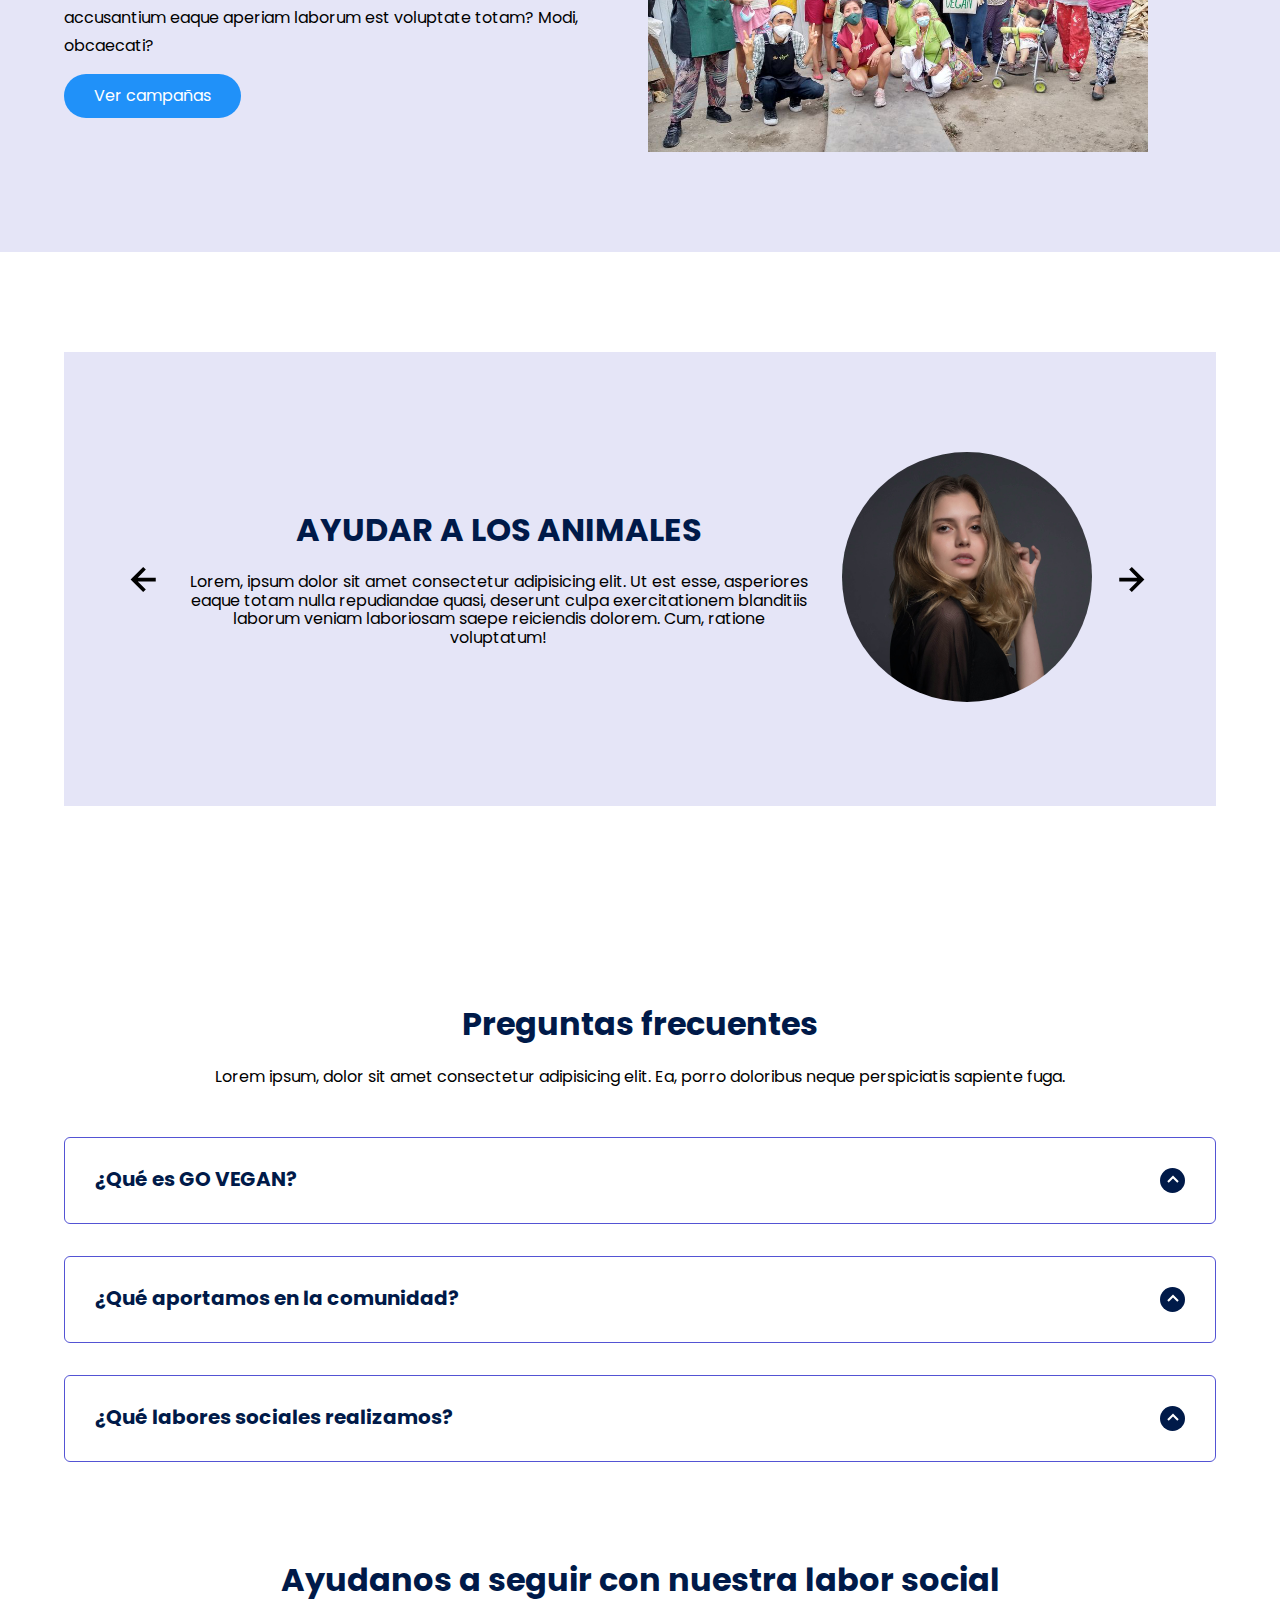
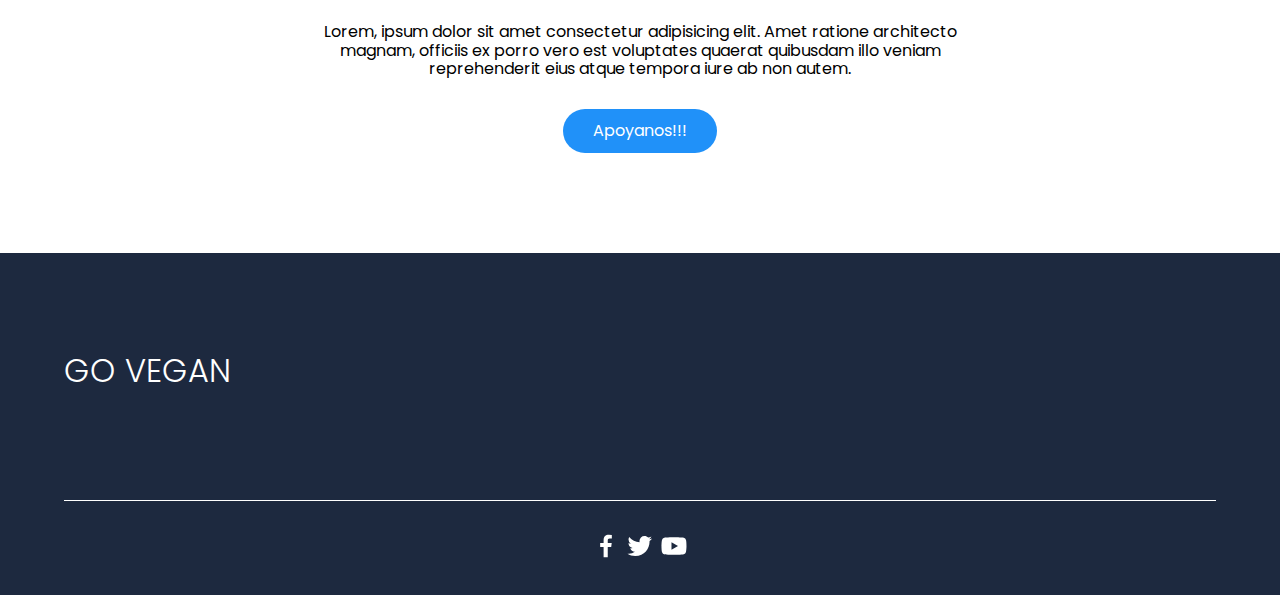
==== commit c8653bf6: "cambios" ====
--- a/index.html
+++ b/index.html
@@ -28,7 +28,7 @@
                     <a href="productos.html" class="nav__links">Productos</a>
                 </li>
                 <li class="nav__items">
-                    <a href="activismo.html" class="nav__links">Activismo</a>
+                    <a href="cotizar.html" class="nav__links">Cotizar productos</a>
                 </li>
                 <li class="nav__items">
                     <a href="contactanos.html" class="nav__links">Contactanos</a>
@@ -91,93 +91,69 @@
         </section>
 
         <section class="price container">
-            <h2 class="subtitle">Datos de importancia!!</h2>
-
-            <div class="price__table">
-                <div class="price__element">
-                    <p class="price__price">¿Qué es el veganismo?</p>
-                    
-                    <div class="price__items">
-                        <p class="price__name">Seguramente te has encontrado o has escuchado sobre alguna persona que sea vegetariana o vegana y te has preguntado ¿Qué es el veganismo? Ven y te cuento cuál es la diferencia entre ambos y cómo el veganismo puede aportar mucho a nuestras vidas. Hay personas que han...</p>
-                    </div>
+            
+            <section class="testimony">
+                <div class="testimony__container container">
+                    <img src="./images/leftarrow.svg" class="testimony__arrow" id="before">
+    
+                    <section class="testimony__body testimony__body--show" data-id="1">
+                        <div class="testimony__texts">
+                            <h2 class="subtitle">AYUDAR A LOS ANIMALES </h2>
+                            <p class="testimony__review">Lorem, ipsum dolor sit amet consectetur adipisicing elit. Ut est
+                                esse, asperiores eaque totam nulla repudiandae quasi, deserunt culpa exercitationem
+                                blanditiis laborum veniam laboriosam saepe reiciendis dolorem. Cum, ratione voluptatum!</p>
+                        </div>
+    
+                        <figure class="testimony__picture">
+                            <img src="./images/face.jpg" class="testimony__img">
+                        </figure>
+                    </section>
+    
+                    <section class="testimony__body" data-id="2">
+                        <div class="testimony__texts">
+                            <h2 class="subtitle">MANTENER INFORMADA A LA COMUNIDAD </h2>
+                            <p class="testimony__review">Lorem, ipsum dolor sit amet consectetur adipisicing elit. Ut est
+                                esse, asperiores eaque laborum veniam laboriosam saepe reiciendis dolorem. Cum, ratione
+                                voluptatum!</p>
+                        </div>
+    
+                        <figure class="testimony__picture">
+                            <img src="./images/face2.jpg" class="testimony__img">
+                        </figure>
+                    </section>
+    
+                    <section class="testimony__body" data-id="3">
+                        <div class="testimony__texts">
+                            <h2 class="subtitle">GUIAR A LOS NUEVOS VEGANS </h2>
+                            <p class="testimony__review">Lorem, ipsum dolor sit amet consectetur adipisicing elit. Ut est
+                                esse, niam laboriosam saepe reiciendis dolorem. Cum, ratione voluptatum!</p>
+                        </div>
+    
+                        <figure class="testimony__picture">
+                            <img src="./images/face3.jpg" class="testimony__img">
+                        </figure>
+                    </section>
+    
+                    <section class="testimony__body" data-id="4">
+                        <div class="testimony__texts">
+                            <h2 class="subtitle">APOYAR NEGOCIOS VEGANOS </h2>
+                            <p class="testimony__review">Lorem, ipsum dolor sit amet consectetur adipisicing elit. Ut est
+                                esse, niam laboriosam saepe reiciendis dolorem. Cum, ratione voluptatum!</p>
+                        </div>
+    
+                        <figure class="testimony__picture">
+                            <img src="./images/face4.jpg" class="testimony__img">
+                        </figure>
+                    </section>
+    
+    
+                    <img src="./images/rightarrow.svg" class="testimony__arrow" id="next">
                 </div>
-
-                <div class="price__element">
-                    <p class="price__price">¿Qué es el veganismo?</p>
-                    
-                    <div class="price__items">
-                        <p class="price__name">Seguramente te has encontrado o has escuchado sobre alguna persona que sea vegetariana o vegana y te has preguntado ¿Qué es el veganismo? Ven y te cuento cuál es la diferencia entre ambos y cómo el veganismo puede aportar mucho a nuestras vidas. Hay personas que han...</p>
-                    </div>
-                </div>
-                <div class="price__element">
-                    <p class="price__price">¿Qué es el veganismo?</p>
-                    
-                    <div class="price__items">
-                        <p class="price__name">Seguramente te has encontrado o has escuchado sobre alguna persona que sea vegetariana o vegana y te has preguntado ¿Qué es el veganismo? Ven y te cuento cuál es la diferencia entre ambos y cómo el veganismo puede aportar mucho a nuestras vidas. Hay personas que han...</p>
-                    </div>
-                </div>
-
-            </div>
-        </section>
-
-        <section class="testimony">
-            <div class="testimony__container container">
-                <img src="./images/leftarrow.svg" class="testimony__arrow" id="before">
-
-                <section class="testimony__body testimony__body--show" data-id="1">
-                    <div class="testimony__texts">
-                        <h2 class="subtitle">AYUDAR A LOS ANIMALES </h2>
-                        <p class="testimony__review">Lorem, ipsum dolor sit amet consectetur adipisicing elit. Ut est
-                            esse, asperiores eaque totam nulla repudiandae quasi, deserunt culpa exercitationem
-                            blanditiis laborum veniam laboriosam saepe reiciendis dolorem. Cum, ratione voluptatum!</p>
-                    </div>
-
-                    <figure class="testimony__picture">
-                        <img src="./images/face.jpg" class="testimony__img">
-                    </figure>
-                </section>
-
-                <section class="testimony__body" data-id="2">
-                    <div class="testimony__texts">
-                        <h2 class="subtitle">MANTENER INFORMADA A LA COMUNIDAD </h2>
-                        <p class="testimony__review">Lorem, ipsum dolor sit amet consectetur adipisicing elit. Ut est
-                            esse, asperiores eaque laborum veniam laboriosam saepe reiciendis dolorem. Cum, ratione
-                            voluptatum!</p>
-                    </div>
-
-                    <figure class="testimony__picture">
-                        <img src="./images/face2.jpg" class="testimony__img">
-                    </figure>
-                </section>
-
-                <section class="testimony__body" data-id="3">
-                    <div class="testimony__texts">
-                        <h2 class="subtitle">GUIAR A LOS NUEVOS VEGANS </h2>
-                        <p class="testimony__review">Lorem, ipsum dolor sit amet consectetur adipisicing elit. Ut est
-                            esse, niam laboriosam saepe reiciendis dolorem. Cum, ratione voluptatum!</p>
-                    </div>
-
-                    <figure class="testimony__picture">
-                        <img src="./images/face3.jpg" class="testimony__img">
-                    </figure>
-                </section>
-
-                <section class="testimony__body" data-id="4">
-                    <div class="testimony__texts">
-                        <h2 class="subtitle">APOYAR NEGOCIOS VEGANOS </h2>
-                        <p class="testimony__review">Lorem, ipsum dolor sit amet consectetur adipisicing elit. Ut est
-                            esse, niam laboriosam saepe reiciendis dolorem. Cum, ratione voluptatum!</p>
-                    </div>
-
-                    <figure class="testimony__picture">
-                        <img src="./images/face4.jpg" class="testimony__img">
-                    </figure>
-                </section>
-
-
-                <img src="./images/rightarrow.svg" class="testimony__arrow" id="next">
-            </div>
-        </section>
+            </section>
+         
+        </section>
+
+        
 
         <section class="questions container">
             <h2 class="subtitle">Preguntas frecuentes</h2>
@@ -242,7 +218,7 @@
                 <p class="questions__copy">Lorem, ipsum dolor sit amet consectetur adipisicing elit. Amet ratione
                     architecto magnam, officiis ex porro vero est voluptates quaerat quibusdam illo veniam reprehenderit
                     eius atque tempora iure ab non autem.</p>
-                <a href="#" class="cta">Apoyanos!!!</a>
+                <a href="apoyanos.html" class="cta">Apoyanos!!!</a>
             </section>
         </section>
     </main>
